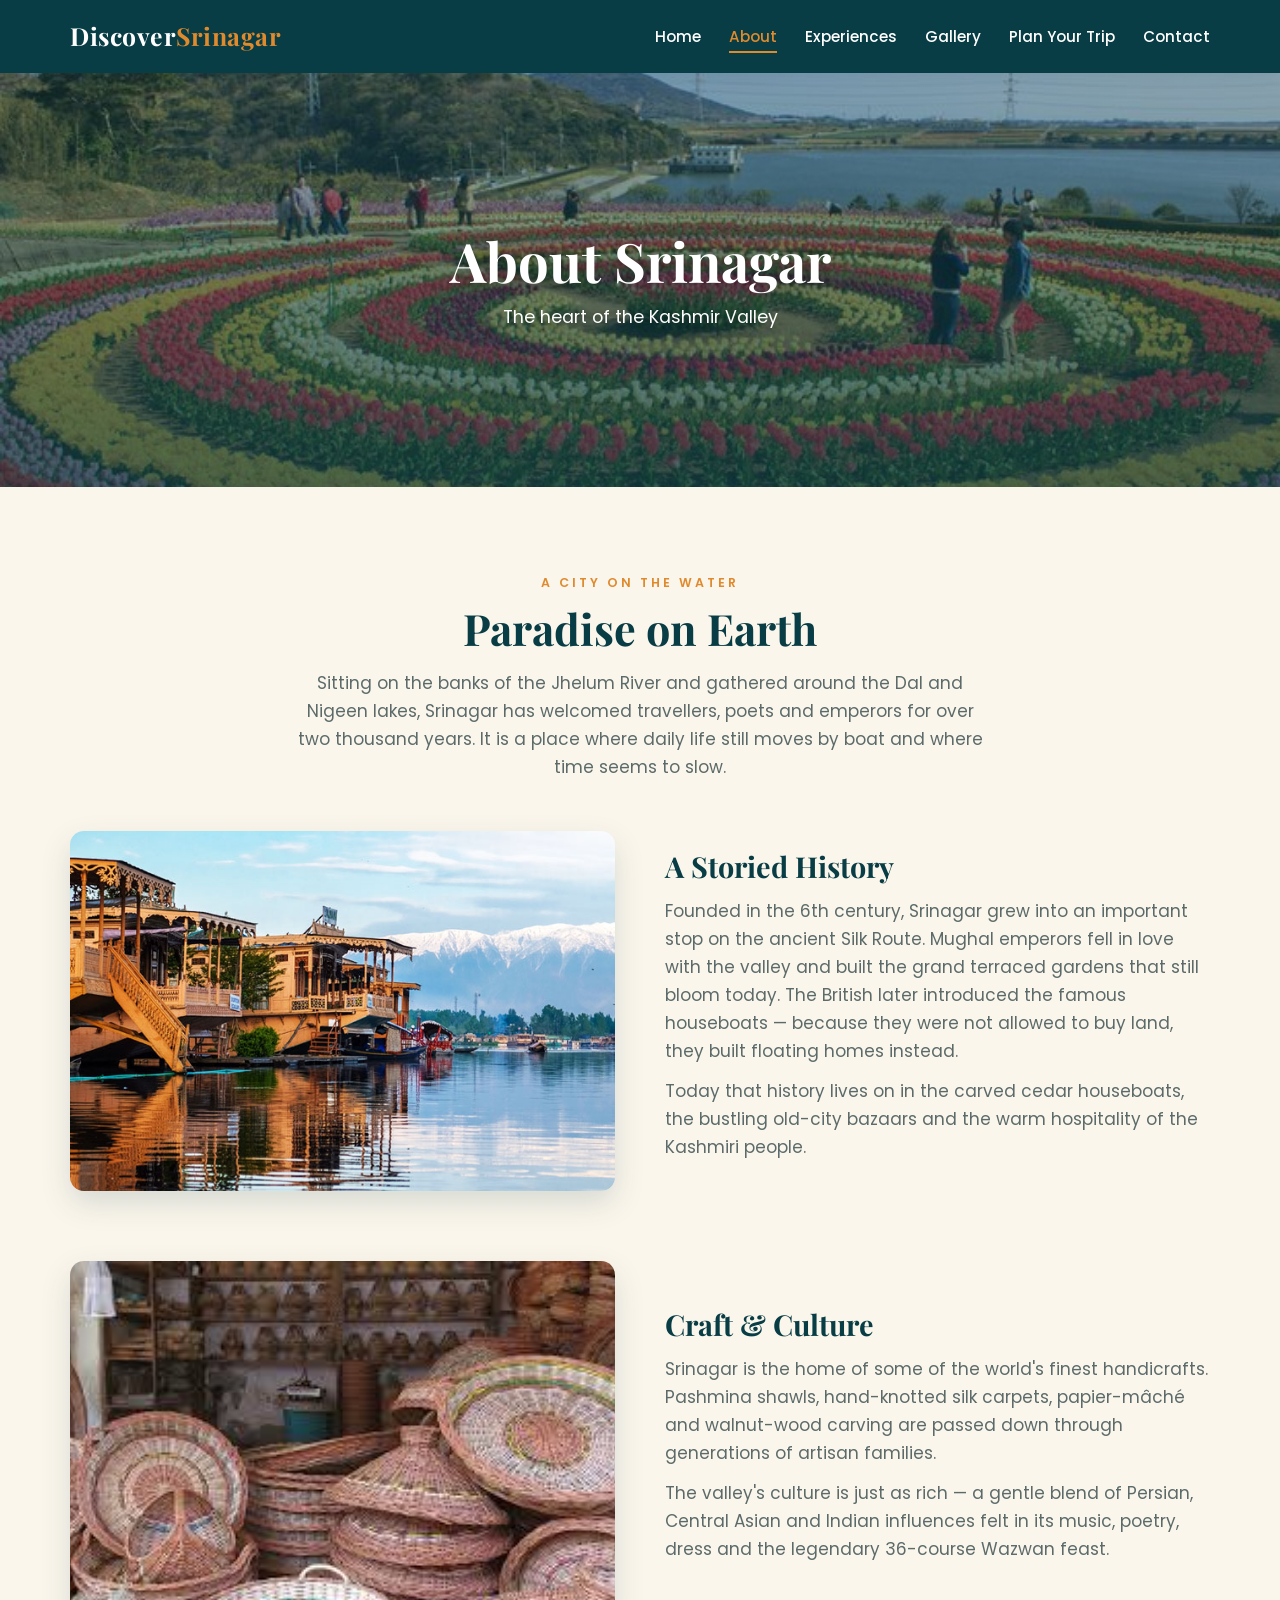
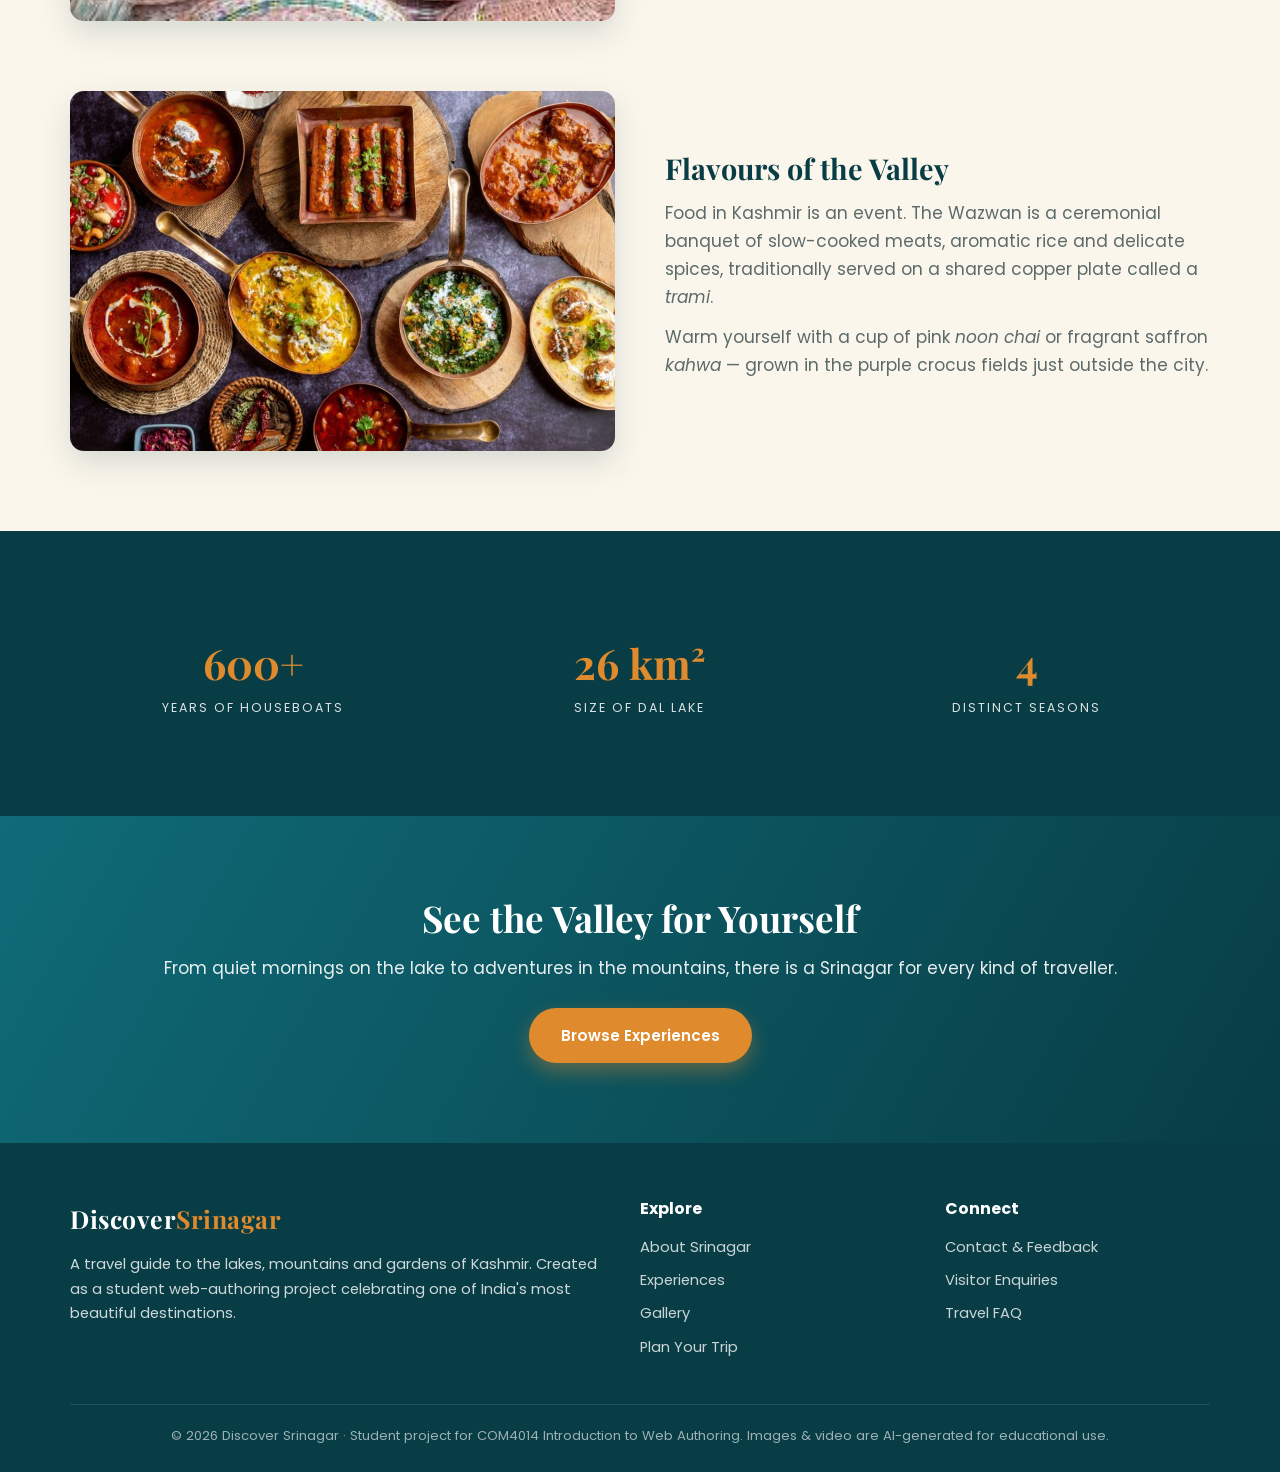
==== about.html @ ed1bdd4d "files" ====
<!DOCTYPE html>
<html lang="en">
<head>
  <meta charset="UTF-8" />
  <meta name="viewport" content="width=device-width, initial-scale=1.0" />
  <title>About Srinagar — History, Culture & Geography of Kashmir's Capital</title>
  <meta name="description" content="Learn about Srinagar — the summer capital of Jammu & Kashmir. Its lakes, history on the old Silk Route, crafts, cuisine and the people who call the valley home." />
  <link rel="preconnect" href="https://fonts.googleapis.com" />
  <link rel="preconnect" href="https://fonts.gstatic.com" crossorigin />
  <link href="https://fonts.googleapis.com/css2?family=Playfair+Display:wght@500;600;700&family=Poppins:wght@300;400;500;600&display=swap" rel="stylesheet" />
  <link rel="stylesheet" href="style.css" />
</head>
<body class="solid-header">

  <header class="site-header">
    <div class="container nav">
      <a href="index.html" class="logo">Discover<span>Srinagar</span></a>
      <input type="checkbox" id="nav-toggle" class="nav-toggle" />
      <label for="nav-toggle" class="hamburger">&#9776;</label>
      <ul class="nav-links">
        <li><a href="index.html">Home</a></li>
        <li><a href="about.html" class="active">About</a></li>
        <li><a href="experiences.html">Experiences</a></li>
        <li><a href="gallery.html">Gallery</a></li>
        <li><a href="plan.html">Plan Your Trip</a></li>
        <li><a href="contact.html">Contact</a></li>
      </ul>
    </div>
  </header>

  <section class="page-banner" style="background-image:url('images/garden.jpg');">
    <div class="banner-inner">
      <h1>About Srinagar</h1>
      <p>The heart of the Kashmir Valley</p>
    </div>
  </section>

  <section>
    <div class="container section-head">
      <span class="eyebrow">A city on the water</span>
      <h2>Paradise on Earth</h2>
      <p>Sitting on the banks of the Jhelum River and gathered around the Dal and Nigeen lakes, Srinagar has welcomed travellers, poets and emperors for over two thousand years. It is a place where daily life still moves by boat and where time seems to slow.</p>
    </div>

    <div class="container">
      <div class="split">
        <div class="split-media"><img src="images/houseboat.jpg" alt="Ornate walnut-wood interior of a Kashmiri houseboat" loading="lazy" /></div>
        <div class="split-text">
          <h3>A Storied History</h3>
          <p>Founded in the 6th century, Srinagar grew into an important stop on the ancient Silk Route. Mughal emperors fell in love with the valley and built the grand terraced gardens that still bloom today. The British later introduced the famous houseboats — because they were not allowed to buy land, they built floating homes instead.</p>
          <p>Today that history lives on in the carved cedar houseboats, the bustling old-city bazaars and the warm hospitality of the Kashmiri people.</p>
        </div>
      </div>

      <div class="split reverse">
        <div class="split-media"><img src="images/crafts.jpg" alt="Artisan hands weaving a pashmina shawl on a wooden loom" loading="lazy" /></div>
        <div class="split-text">
          <h3>Craft &amp; Culture</h3>
          <p>Srinagar is the home of some of the world's finest handicrafts. Pashmina shawls, hand-knotted silk carpets, papier-m&acirc;ch&eacute; and walnut-wood carving are passed down through generations of artisan families.</p>
          <p>The valley's culture is just as rich — a gentle blend of Persian, Central Asian and Indian influences felt in its music, poetry, dress and the legendary 36-course Wazwan feast.</p>
        </div>
      </div>

      <div class="split">
        <div class="split-media"><img src="images/cuisine.jpg" alt="Traditional Kashmiri Wazwan feast served in copper plates" loading="lazy" /></div>
        <div class="split-text">
          <h3>Flavours of the Valley</h3>
          <p>Food in Kashmir is an event. The Wazwan is a ceremonial banquet of slow-cooked meats, aromatic rice and delicate spices, traditionally served on a shared copper plate called a <em>trami</em>.</p>
          <p>Warm yourself with a cup of pink <em>noon chai</em> or fragrant saffron <em>kahwa</em> — grown in the purple crocus fields just outside the city.</p>
        </div>
      </div>
    </div>
  </section>

  <section class="stats">
    <div class="container grid grid-3">
      <div class="stat"><div class="num">600+</div><div class="label">Years of houseboats</div></div>
      <div class="stat"><div class="num">26 km&#178;</div><div class="label">Size of Dal Lake</div></div>
      <div class="stat"><div class="num">4</div><div class="label">Distinct seasons</div></div>
    </div>
  </section>

  <section class="cta">
    <div class="container">
      <h2>See the Valley for Yourself</h2>
      <p>From quiet mornings on the lake to adventures in the mountains, there is a Srinagar for every kind of traveller.</p>
      <a href="experiences.html" class="btn btn-primary">Browse Experiences</a>
    </div>
  </section>

  <footer class="site-footer">
    <div class="container">
      <div class="footer-grid">
        <div>
          <a href="index.html" class="logo">Discover<span>Srinagar</span></a>
          <p>A travel guide to the lakes, mountains and gardens of Kashmir. Created as a student web-authoring project celebrating one of India's most beautiful destinations.</p>
        </div>
        <div>
          <h4>Explore</h4>
          <ul class="footer-links">
            <li><a href="about.html">About Srinagar</a></li>
            <li><a href="experiences.html">Experiences</a></li>
            <li><a href="gallery.html">Gallery</a></li>
            <li><a href="plan.html">Plan Your Trip</a></li>
          </ul>
        </div>
        <div>
          <h4>Connect</h4>
          <ul class="footer-links">
            <li><a href="contact.html">Contact &amp; Feedback</a></li>
            <li><a href="contact.html">Visitor Enquiries</a></li>
            <li><a href="plan.html#faq">Travel FAQ</a></li>
          </ul>
        </div>
      </div>
      <div class="footer-bottom">
        <p>&copy; 2026 Discover Srinagar &middot; Student project for COM4014 Introduction to Web Authoring. Images &amp; video are AI-generated for educational use.</p>
      </div>
    </div>
  </footer>

</body>
</html>
---- style.css ----
/* Discover Srinagar
   styles for the whole site - tweak the variables below if you
   want to change the colour mood quickly. */

:root {
  --saffron: #e08a2e;
  --saffron-dark: #c2701b;
  --lake: #0f6b78;
  --lake-dark: #083d45;
  --crimson: #b8412f;
  --cream: #fbf6ec;
  --sand: #f3ead8;
  --ink: #20302f;
  --muted: #5c6b6a;
  --white: #fff;
  --shadow: 0 12px 30px rgba(8, 61, 69, 0.15);
  --shadow-soft: 0 6px 18px rgba(8, 61, 69, 0.1);
  --radius: 14px;
  --maxw: 1140px;
}

* {
  margin: 0;
  padding: 0;
  box-sizing: border-box;
}

html {
  scroll-behavior: smooth;
}

body {
  font-family: "Poppins", "Segoe UI", Arial, sans-serif;
  font-size: 17px;
  line-height: 1.65;
  color: var(--ink);
  background: var(--cream);
}

h1, h2, h3, h4 {
  font-family: "Playfair Display", Georgia, serif;
  font-weight: 700;
  line-height: 1.2;
  color: var(--lake-dark);
}

a {
  color: var(--lake);
  text-decoration: none;
}

img {
  display: block;
  max-width: 100%;
}

/* keeps content from hugging the screen edges */
.container {
  width: 90%;
  max-width: var(--maxw);
  margin: 0 auto;
}

/* --- top nav bar --- */
.site-header {
  position: fixed;
  top: 0;
  left: 0;
  width: 100%;
  z-index: 50;
  /* fades from a dark tint into nothing so it sits over the hero video */
  background: linear-gradient(180deg, rgba(8, 61, 69, 0.85), rgba(8, 61, 69, 0));
  transition: background 0.3s ease;
}

/* inner pages don't have the video, so make the bar solid + sticky */
.solid-header .site-header {
  position: sticky;
  background: var(--lake-dark);
  box-shadow: var(--shadow-soft);
}

.nav {
  display: flex;
  align-items: center;
  justify-content: space-between;
  padding: 16px 0;
}

.logo {
  font-family: "Playfair Display", serif;
  font-size: 1.55rem;
  font-weight: 700;
  letter-spacing: 0.5px;
  color: var(--white);
}
.logo span { color: var(--saffron); }

.nav-links {
  display: flex;
  align-items: center;
  gap: 28px;
  list-style: none;
}

.nav-links a {
  position: relative;
  padding: 4px 0;
  font-size: 0.95rem;
  font-weight: 500;
  color: var(--white);
}

/* little underline that grows out from the left on hover */
.nav-links a::after {
  content: "";
  position: absolute;
  left: 0;
  bottom: -2px;
  width: 0;
  height: 2px;
  background: var(--saffron);
  transition: width 0.3s ease;
}
.nav-links a:hover::after,
.nav-links a.active::after { width: 100%; }
.nav-links a.active { color: var(--saffron); }

/* hamburger is hidden until we hit the mobile breakpoint */
.nav-toggle { display: none; }
.hamburger {
  display: none;
  font-size: 1.7rem;
  color: var(--white);
  cursor: pointer;
  user-select: none;
}

/* --- big hero with the dal lake video --- */
.hero {
  position: relative;
  height: 100vh;
  min-height: 560px;
  display: flex;
  align-items: center;
  justify-content: center;
  overflow: hidden;
  text-align: center;
  color: var(--white);
}

.hero-video {
  position: absolute;
  top: 50%;
  left: 50%;
  min-width: 100%;
  min-height: 100%;
  width: auto;
  height: auto;
  transform: translate(-50%, -50%);
  object-fit: cover;
  z-index: -2;
}

.hero-overlay {
  position: absolute;
  inset: 0;
  z-index: -1;
  background: linear-gradient(180deg, rgba(8, 61, 69, 0.45), rgba(8, 61, 69, 0.7));
}

.hero-content {
  max-width: 760px;
  padding: 0 20px;
  animation: fadeUp 1.2s ease both;
}

.hero-eyebrow {
  display: inline-block;
  margin-bottom: 18px;
  font-size: 0.8rem;
  font-weight: 600;
  letter-spacing: 4px;
  text-transform: uppercase;
  color: var(--saffron);
}

.hero h1 {
  margin-bottom: 18px;
  font-size: clamp(2.4rem, 6vw, 4.6rem);
  color: var(--white);
  text-shadow: 0 4px 24px rgba(0, 0, 0, 0.4);
}

.hero p {
  margin-bottom: 30px;
  font-size: clamp(1rem, 2vw, 1.25rem);
  text-shadow: 0 2px 10px rgba(0, 0, 0, 0.4);
}

.scroll-cue {
  position: absolute;
  bottom: 26px;
  left: 50%;
  transform: translateX(-50%);
  font-size: 0.8rem;
  letter-spacing: 2px;
  color: var(--white);
  opacity: 0.85;
  animation: bob 1.8s ease-in-out infinite;
}

/* smaller banner used on the about/gallery/etc pages */
.page-banner {
  position: relative;
  height: 46vh;
  min-height: 320px;
  display: flex;
  align-items: center;
  justify-content: center;
  text-align: center;
  color: var(--white);
  background-size: cover;
  background-position: center;
}

.page-banner::before {
  content: "";
  position: absolute;
  inset: 0;
  background: linear-gradient(180deg, rgba(8, 61, 69, 0.4), rgba(8, 61, 69, 0.72));
}

.banner-inner {
  position: relative;
  z-index: 1;
  padding: 0 20px;
  animation: fadeUp 1s ease both;
}

.page-banner h1 {
  font-size: clamp(2rem, 5vw, 3.4rem);
  color: var(--white);
  text-shadow: 0 3px 18px rgba(0, 0, 0, 0.45);
}

.page-banner p {
  margin-top: 10px;
  font-size: 1.1rem;
  text-shadow: 0 2px 8px rgba(0, 0, 0, 0.4);
}

/* --- buttons --- */
.btn {
  display: inline-block;
  padding: 13px 30px;
  border: 2px solid transparent;
  border-radius: 40px;
  font-size: 0.95rem;
  font-weight: 600;
  cursor: pointer;
  transition: transform 0.25s ease, box-shadow 0.25s ease, background 0.25s ease;
}

.btn-primary {
  background: var(--saffron);
  color: var(--white);
  box-shadow: 0 8px 20px rgba(224, 138, 46, 0.4);
}
.btn-primary:hover {
  background: var(--saffron-dark);
  transform: translateY(-3px);
  box-shadow: 0 12px 26px rgba(224, 138, 46, 0.5);
}

.btn-outline {
  margin-left: 12px;
  background: transparent;
  color: var(--white);
  border-color: var(--white);
}
.btn-outline:hover {
  background: var(--white);
  color: var(--lake-dark);
  transform: translateY(-3px);
}

/* --- generic section spacing --- */
section { padding: 80px 0; }

.section-head {
  max-width: 700px;
  margin: 0 auto 50px;
  text-align: center;
}
.section-head .eyebrow {
  font-size: 0.78rem;
  font-weight: 600;
  letter-spacing: 3px;
  text-transform: uppercase;
  color: var(--saffron);
}
.section-head h2 {
  margin: 8px 0 14px;
  font-size: clamp(1.9rem, 4vw, 2.7rem);
}
.section-head p { color: var(--muted); }

.alt-bg { background: var(--sand); }

/* --- card grids --- */
.grid { display: grid; gap: 28px; }
.grid-2 { grid-template-columns: repeat(2, 1fr); }
.grid-3 { grid-template-columns: repeat(3, 1fr); }

.card {
  background: var(--white);
  border-radius: var(--radius);
  overflow: hidden;
  box-shadow: var(--shadow-soft);
  transition: transform 0.3s ease, box-shadow 0.3s ease;
}
.card:hover {
  transform: translateY(-8px);
  box-shadow: var(--shadow);
}

.card-img {
  height: 220px;
  overflow: hidden;
}
.card-img img {
  width: 100%;
  height: 100%;
  object-fit: cover;
  transition: transform 0.6s ease;
}
.card:hover .card-img img { transform: scale(1.1); }

.card-body { padding: 22px 24px 28px; }
.card-body h3 { margin-bottom: 8px; font-size: 1.3rem; }
.card-body p { font-size: 0.96rem; color: var(--muted); }

.card-tag {
  display: inline-block;
  margin-bottom: 12px;
  padding: 4px 12px;
  border-radius: 20px;
  background: var(--sand);
  color: var(--lake-dark);
  font-size: 0.72rem;
  font-weight: 600;
  letter-spacing: 1px;
  text-transform: uppercase;
}

/* --- the alternating image + text rows --- */
.split {
  display: grid;
  grid-template-columns: 1fr 1fr;
  gap: 50px;
  align-items: center;
  margin-bottom: 70px;
}
.split:last-child { margin-bottom: 0; }

.split img {
  width: 100%;
  height: 360px;
  object-fit: cover;
  border-radius: var(--radius);
  box-shadow: var(--shadow);
}

/* flips the order so every other row mirrors */
.split.reverse .split-text { order: 2; }
.split.reverse .split-media { order: 1; }

.split-text h3 { margin-bottom: 14px; font-size: 1.8rem; }
.split-text p { margin-bottom: 12px; color: var(--muted); }

/* --- dark stats strip --- */
.stats {
  background: var(--lake-dark);
  color: var(--white);
}
.stats .grid-3 { gap: 20px; }

.stat { padding: 18px; text-align: center; }
.stat .num {
  font-family: "Playfair Display", serif;
  font-size: 2.6rem;
  font-weight: 700;
  color: var(--saffron);
}
.stat .label {
  font-size: 0.78rem;
  letter-spacing: 2px;
  text-transform: uppercase;
  opacity: 0.85;
}

/* --- photo gallery --- */
.gallery-grid {
  display: grid;
  grid-template-columns: repeat(3, 1fr);
  gap: 16px;
}
.gallery-grid figure {
  position: relative;
  overflow: hidden;
  border-radius: var(--radius);
  box-shadow: var(--shadow-soft);
  cursor: pointer;
}
.gallery-grid img {
  width: 100%;
  height: 250px;
  object-fit: cover;
  transition: transform 0.6s ease;
}

/* caption slides in over the photo on hover */
.gallery-grid figcaption {
  position: absolute;
  inset: 0;
  display: flex;
  align-items: flex-end;
  padding: 18px;
  font-weight: 600;
  color: var(--white);
  background: linear-gradient(180deg, transparent 45%, rgba(8, 61, 69, 0.8));
  opacity: 0;
  transition: opacity 0.4s ease;
}
.gallery-grid figure:hover img { transform: scale(1.12); }
.gallery-grid figure:hover figcaption { opacity: 1; }

/* a couple of the photos span two rows to break the grid up */
.tall { grid-row: span 2; }
.tall img { height: 100%; }

/* --- contact form --- */
.form-wrap {
  display: grid;
  grid-template-columns: 1fr 1fr;
  gap: 50px;
  align-items: start;
}

.form-card {
  padding: 38px;
  background: var(--white);
  border-radius: var(--radius);
  box-shadow: var(--shadow);
}

.form-row {
  display: grid;
  grid-template-columns: 1fr 1fr;
  gap: 18px;
}

.field { margin-bottom: 20px; }
.field label {
  display: block;
  margin-bottom: 7px;
  font-size: 0.9rem;
  font-weight: 600;
  color: var(--lake-dark);
}

.field input,
.field select,
.field textarea {
  width: 100%;
  padding: 12px 14px;
  border: 1.6px solid #d8d0bf;
  border-radius: 10px;
  background: var(--cream);
  color: var(--ink);
  font-family: inherit;
  font-size: 0.95rem;
  transition: border-color 0.25s ease, box-shadow 0.25s ease;
}

/* soft glow when a field is focused */
.field input:focus,
.field select:focus,
.field textarea:focus {
  outline: none;
  border-color: var(--saffron);
  box-shadow: 0 0 0 3px rgba(224, 138, 46, 0.18);
}

.field textarea {
  min-height: 130px;
  resize: vertical;
}

.form-aside { padding-top: 6px; }

.info-line {
  display: flex;
  gap: 14px;
  align-items: flex-start;
  margin-bottom: 24px;
}
.info-line .ico {
  flex: 0 0 44px;
  height: 44px;
  display: flex;
  align-items: center;
  justify-content: center;
  border-radius: 50%;
  background: var(--sand);
  font-size: 1.2rem;
}
.info-line h4 {
  margin-bottom: 2px;
  font-family: "Poppins", sans-serif;
  font-size: 1rem;
}
.info-line p { font-size: 0.92rem; color: var(--muted); }

/* --- call to action band --- */
.cta {
  text-align: center;
  color: var(--white);
  background: linear-gradient(120deg, var(--lake), var(--lake-dark));
}
.cta h2 { margin-bottom: 14px; font-size: 2.3rem; color: var(--white); }
.cta p { margin-bottom: 26px; opacity: 0.9; }
.cta .btn-outline { border-color: var(--white); }

/* --- footer --- */
.site-footer {
  padding: 56px 0 26px;
  font-size: 0.92rem;
  color: rgba(255, 255, 255, 0.8);
  background: var(--lake-dark);
}

.footer-grid {
  display: grid;
  grid-template-columns: 2fr 1fr 1fr;
  gap: 40px;
  margin-bottom: 36px;
}

.site-footer h4 {
  margin-bottom: 16px;
  font-family: "Poppins", sans-serif;
  font-size: 1rem;
  color: var(--white);
}
.site-footer .logo {
  display: inline-block;
  margin-bottom: 12px;
}

.footer-links { list-style: none; }
.footer-links li { margin-bottom: 9px; }
.footer-links a {
  color: rgba(255, 255, 255, 0.78);
  transition: color 0.25s ease, padding-left 0.25s ease;
}
.footer-links a:hover {
  padding-left: 5px;
  color: var(--saffron);
}

.footer-bottom {
  padding-top: 20px;
  border-top: 1px solid rgba(255, 255, 255, 0.15);
  text-align: center;
  font-size: 0.82rem;
  opacity: 0.75;
}
.footer-bottom a { color: var(--saffron); }

/* --- animations --- */
@keyframes fadeUp {
  from { opacity: 0; transform: translateY(30px); }
  to   { opacity: 1; transform: translateY(0); }
}

@keyframes bob {
  0%, 100% { transform: translateX(-50%) translateY(0); }
  50%      { transform: translateX(-50%) translateY(8px); }
}

/* fade the cards in one after another */
.reveal { animation: fadeUp 0.9s ease both; }
.d1 { animation-delay: 0.1s; }
.d2 { animation-delay: 0.25s; }
.d3 { animation-delay: 0.4s; }
.d4 { animation-delay: 0.55s; }

/* --- tablet --- */
@media (max-width: 900px) {
  .grid-3 { grid-template-columns: 1fr 1fr; }
  .footer-grid { grid-template-columns: 1fr 1fr; }
  .split, .form-wrap { grid-template-columns: 1fr; }
  .split.reverse .split-text,
  .split.reverse .split-media { order: 0; }
  .gallery-grid { grid-template-columns: 1fr 1fr; }
  .tall { grid-row: span 1; }
  .tall img { height: 250px; }
}

/* --- phones --- */
@media (max-width: 640px) {
  .grid-2, .grid-3, .gallery-grid, .form-row { grid-template-columns: 1fr; }
  .footer-grid { grid-template-columns: 1fr; }

  /* show the hamburger and turn the menu into a drop-down */
  .hamburger { display: block; }
  .nav-links {
    position: absolute;
    top: 100%;
    left: 0;
    width: 100%;
    max-height: 0;
    flex-direction: column;
    gap: 0;
    overflow: hidden;
    background: var(--lake-dark);
    transition: max-height 0.35s ease;
  }
  .nav-links li {
    width: 100%;
    text-align: center;
  }
  .nav-links li a {
    display: block;
    padding: 14px 0;
    border-top: 1px solid rgba(255, 255, 255, 0.08);
  }
  /* the checkbox flips this open without any JS */
  .nav-toggle:checked ~ .nav-links { max-height: 400px; }

  .btn-outline { margin: 12px 0 0; }
}
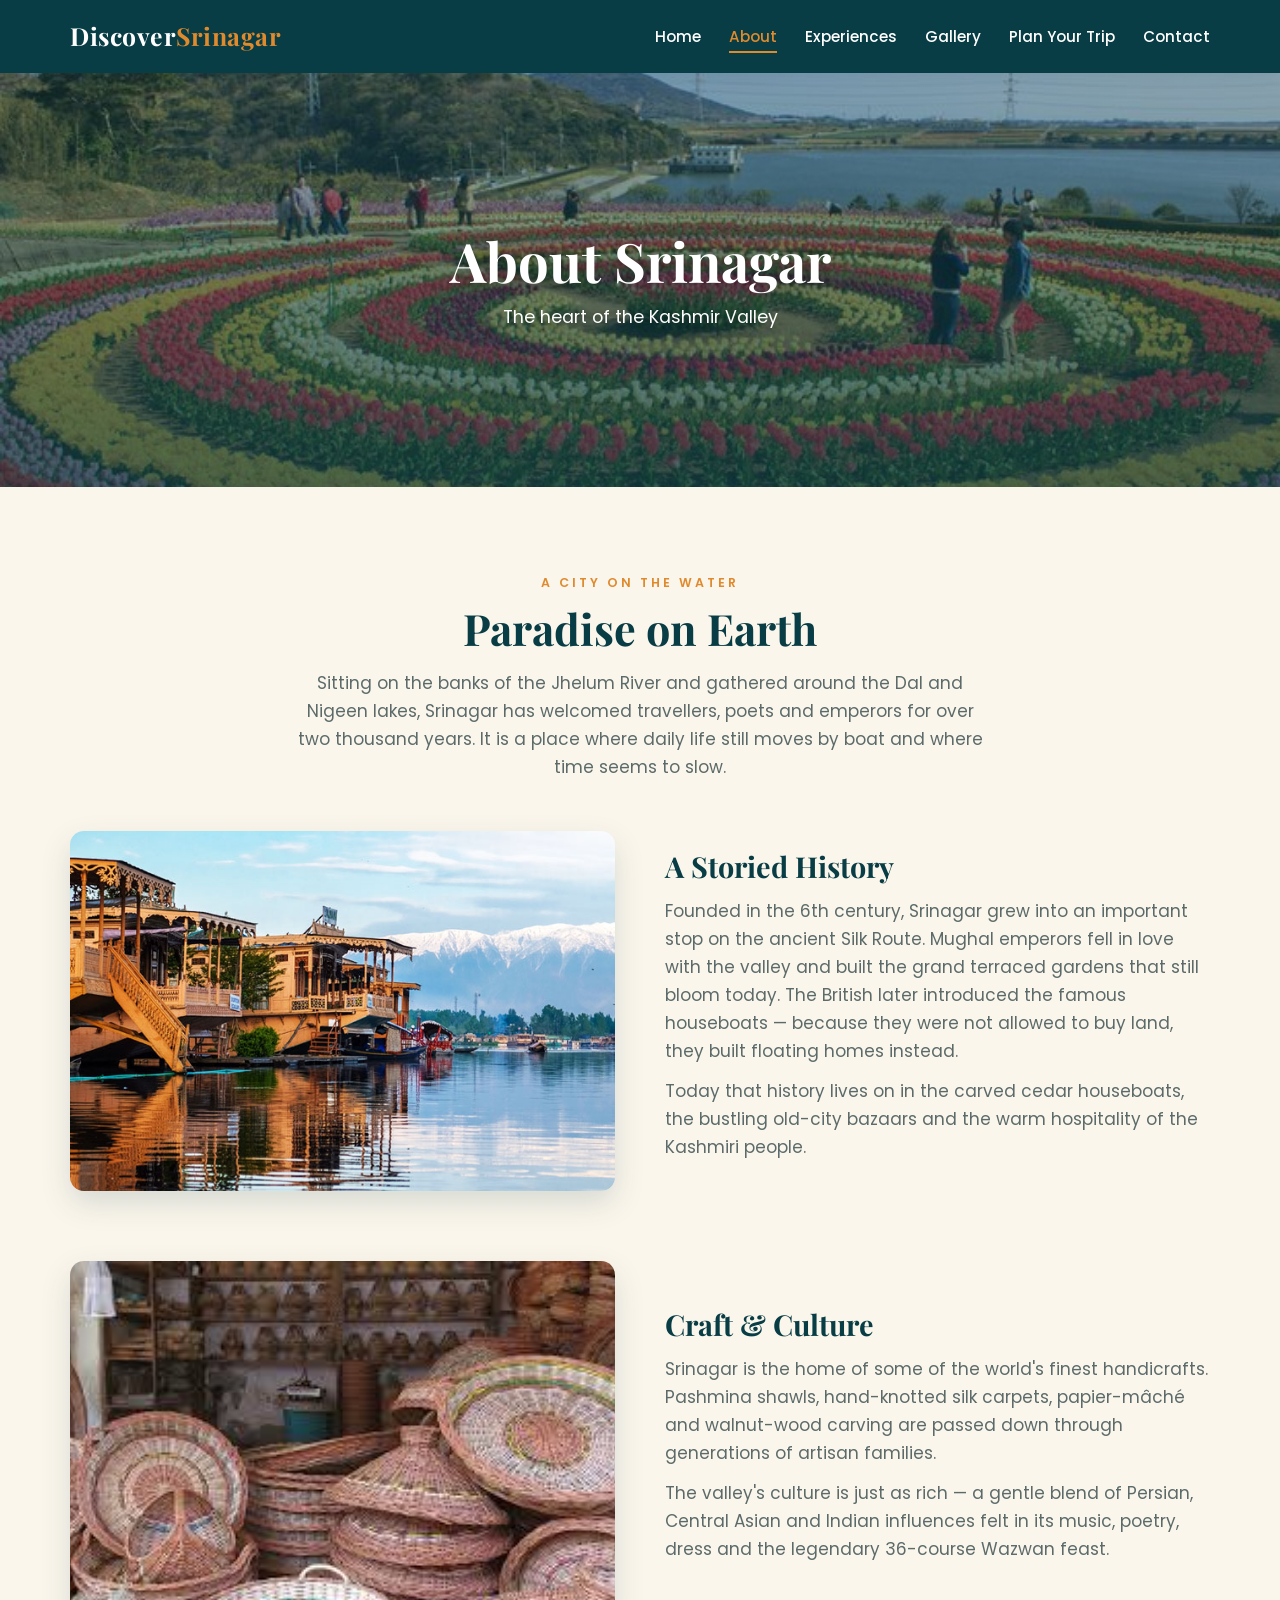
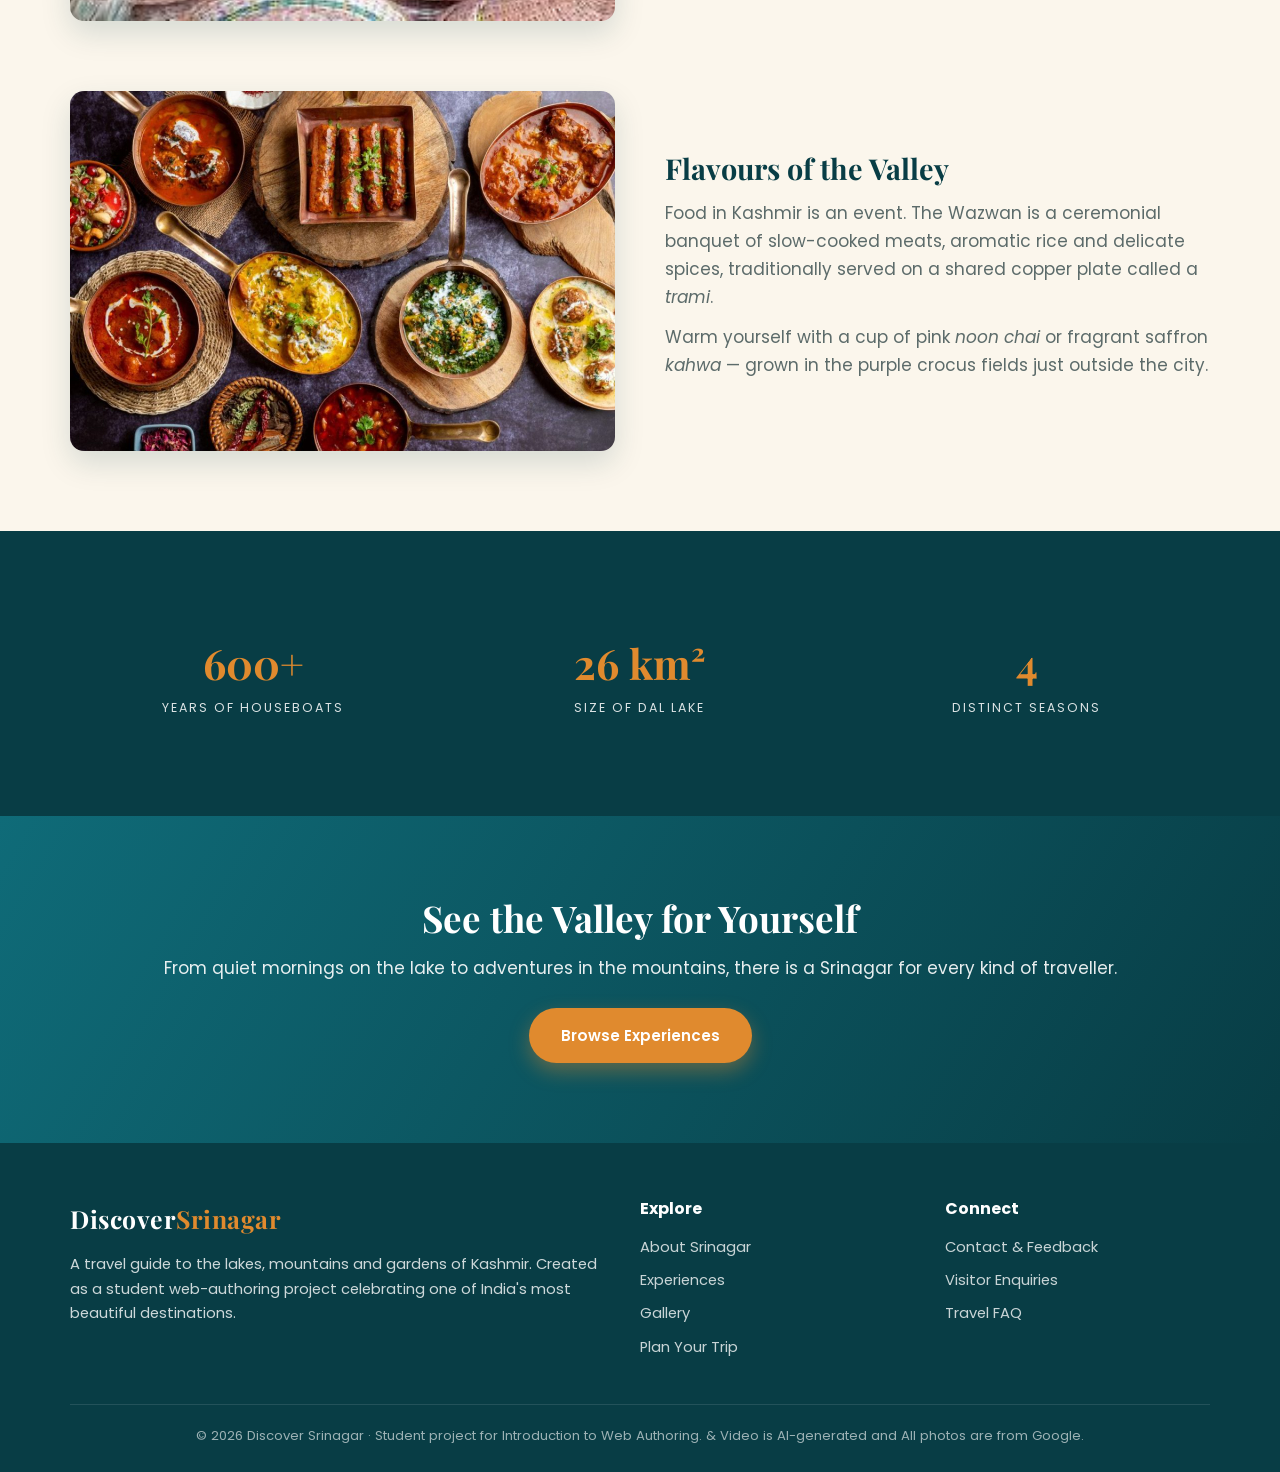
==== commit 63600455: "fimal" ====
--- a/about.html
+++ b/about.html
@@ -114,7 +114,7 @@
         </div>
       </div>
       <div class="footer-bottom">
-        <p>&copy; 2026 Discover Srinagar &middot; Student project for COM4014 Introduction to Web Authoring. Images &amp; video are AI-generated for educational use.</p>
+        <p>&copy; 2026 Discover Srinagar &middot; Student project for Introduction to Web Authoring.  &amp; Video is AI-generated and All photos are from Google.</p>
       </div>
     </div>
   </footer>
